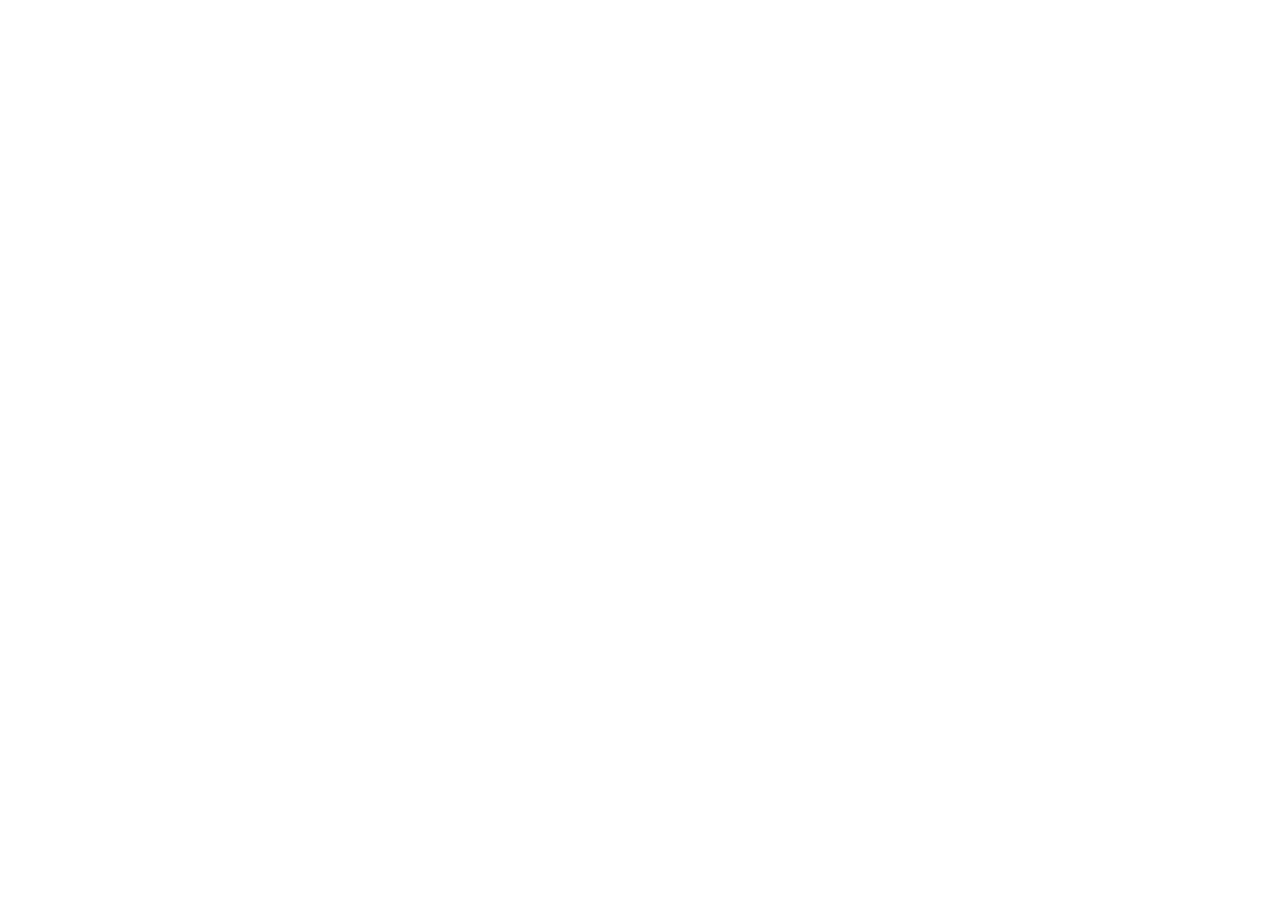
==== atlas/index.html @ 1eac78f4 "Deploy Japanese Word Atlas and Japanese Town static sites. Co-authored-by: Rontu030422 <Rontu030422@" ====
<!doctype html>
<html lang="zh-CN">
  <head>
    <meta charset="UTF-8" />
    <meta name="viewport" content="width=device-width, initial-scale=1, viewport-fit=cover, maximum-scale=1" />
    <meta name="theme-color" content="#0D1120" />
    <meta name="apple-mobile-web-app-capable" content="yes" />
    <meta name="apple-mobile-web-app-status-bar-style" content="black-translucent" />
    <meta name="apple-mobile-web-app-title" content="日语词光" />
    <meta name="mobile-web-app-capable" content="yes" />
    <title>日语词光 · 一词一星，点亮日语</title>
    <meta name="description" content="面向中文学习者的 JLPT N5 日语词汇图鉴。假名、中文释义、例句、词汇星图与 FSRS 复习。本地优先，无需注册。" />
    <link rel="manifest" href="./manifest.webmanifest" />
    <link rel="apple-touch-icon" href="./apple-touch-icon.png" />
    <link rel="icon" type="image/png" sizes="192x192" href="./icon-192.png" />
    <link rel="icon" href="data:image/svg+xml,%3Csvg xmlns='http://www.w3.org/2000/svg' viewBox='0 0 64 64'%3E%3Crect width='64' height='64' rx='14' fill='%230D1120'/%3E%3Ctext x='32' y='42' text-anchor='middle' font-size='32' fill='%23E8B65A'%3E光%3C/text%3E%3C/svg%3E" />
    <script>
      (function () {
        var t = "dark";
        try {
          var s = JSON.parse(localStorage.getItem("jp-word-atlas:settings") || "{}");
          if (s.theme) t = s.theme;
        } catch (e) {}
        if (t !== "system") document.documentElement.setAttribute("data-theme", t);
      })();
    </script>
    <script type="module" crossorigin src="/Jp-learn/atlas/assets/index-uitfI-3k.js"></script>
    <link rel="stylesheet" crossorigin href="/Jp-learn/atlas/assets/index-DmWXXBXO.css">
  </head>
  <body>
    <div id="root"></div>
  </body>
</html>
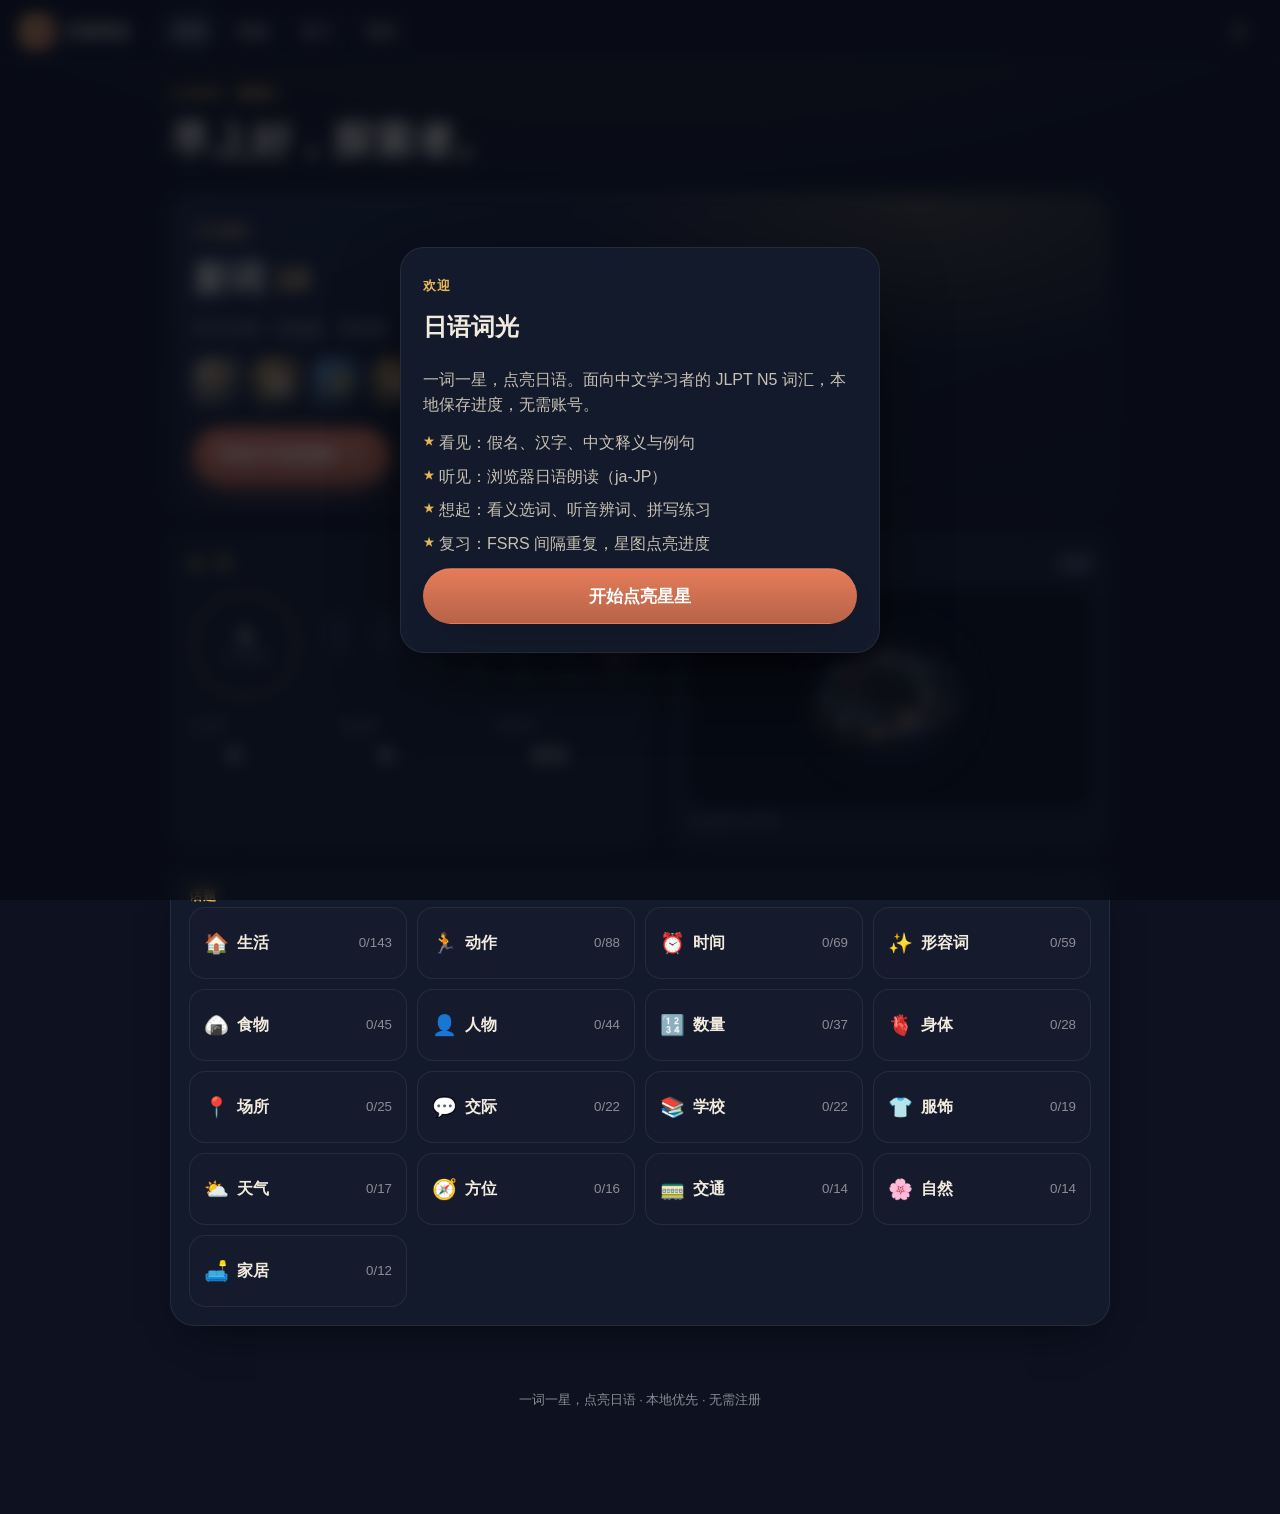
==== commit ba3e3fce: "Use relative asset paths for portable hosting. Co-authored-by: Rontu030422 <Rontu030422@users.norepl" ====
--- a/atlas/index.html
+++ b/atlas/index.html
@@ -24,8 +24,8 @@
         if (t !== "system") document.documentElement.setAttribute("data-theme", t);
       })();
     </script>
-    <script type="module" crossorigin src="/Jp-learn/atlas/assets/index-uitfI-3k.js"></script>
-    <link rel="stylesheet" crossorigin href="/Jp-learn/atlas/assets/index-DmWXXBXO.css">
+    <script type="module" crossorigin src="./assets/index-CXu0dN6U.js"></script>
+    <link rel="stylesheet" crossorigin href="./assets/index-DmWXXBXO.css">
   </head>
   <body>
     <div id="root"></div>
--- a/atlas/assets/index-DmWXXBXO.css
+++ b/atlas/assets/index-DmWXXBXO.css
@@ -0,0 +1 @@
+:root{--paper:#f6f1e7;--paper-2:#eee7d9;--paper-3:#e4dac8;--card:#fffdf8;--card-2:#faf5ec;--ink:#1a2035;--ink-2:#434b65;--ink-3:#7a7d8a;--ink-4:#aba79f;--line:#1a20351a;--line-strong:#1a203526;--terra:#c4573a;--terra-ink:#a8432a;--terra-soft:#f5ddd1;--ochre:#cb922c;--ochre-soft:#f7e7c4;--sage:#6a8c63;--sky:#5f88a8;--glow:#ffc86e42;--mark:#d39a2f52;--shadow:0 1px 0 #ffffffb3 inset, 0 18px 40px -24px #1e264047;--shadow-lg:0 30px 80px -30px #141a2e73;--serif:"Songti SC", "STSong", "Noto Serif SC", "Source Han Serif SC", Georgia, serif;--sans:-apple-system, BlinkMacSystemFont, "PingFang SC", "Hiragino Sans GB", "Segoe UI", "Microsoft YaHei", "Noto Sans SC", Roboto, sans-serif;--r-sm:10px;--r:16px;--r-lg:24px;--ease:cubic-bezier(.2, .8, .2, 1);--top:64px;--tab:72px;--gutter:20px;--lightningcss-light:initial;--lightningcss-dark: ;color-scheme:light}@media (prefers-color-scheme:dark){:root:not([data-theme=light]){--lightningcss-light: ;--lightningcss-dark:initial;--lightningcss-light: ;--lightningcss-dark:initial;color-scheme:dark;--paper:#0d1120;--paper-2:#151b2d;--paper-3:#1e263b;--card:#131a2b;--card-2:#19213a;--ink:#f2ebdd;--ink-2:#c8c1b3;--ink-3:#8d8c94;--ink-4:#5f6372;--line:#f2ebdd14;--line-strong:#f2ebdd24;--terra:#e57c5a;--terra-ink:#f29a7b;--terra-soft:#e57c5a29;--ochre:#e8b65a;--ochre-soft:#e8b65a26;--sage:#97b88e;--sky:#8fb2cc;--glow:#e8b65a24;--mark:#e8b65a47;--shadow:0 1px 0 #ffffff0a inset, 0 20px 40px -24px #000000b3;--shadow-lg:0 30px 80px -20px #000000bf}}:root[data-theme=dark]{--paper:#0d1120;--paper-2:#151b2d;--paper-3:#1e263b;--card:#131a2b;--card-2:#19213a;--ink:#f2ebdd;--ink-2:#c8c1b3;--ink-3:#8d8c94;--ink-4:#5f6372;--line:#f2ebdd14;--line-strong:#f2ebdd24;--terra:#e57c5a;--terra-ink:#f29a7b;--terra-soft:#e57c5a29;--ochre:#e8b65a;--ochre-soft:#e8b65a26;--sage:#97b88e;--sky:#8fb2cc;--glow:#e8b65a24;--mark:#e8b65a47;--shadow:0 1px 0 #ffffff0a inset, 0 20px 40px -24px #000000b3;--shadow-lg:0 30px 80px -20px #000000bf;--lightningcss-light: ;--lightningcss-dark:initial;color-scheme:dark}*,:before,:after{box-sizing:border-box}html{-webkit-text-size-adjust:100%}html.is-locked{overflow:hidden}body{background:radial-gradient(1200px 560px at 50% -220px, var(--glow), transparent 72%) no-repeat, var(--paper);min-height:100dvh;color:var(--ink);font:400 16px/1.6 var(--sans);-webkit-font-smoothing:antialiased;margin:0}#root{z-index:1;position:relative}button,input,select,textarea{font:inherit;color:inherit}button{cursor:pointer;-webkit-tap-highlight-color:transparent;background:0 0;border:0;padding:0}button:disabled{cursor:default;opacity:.45}a{color:inherit;text-decoration:none}:focus-visible{outline:2px solid var(--terra);outline-offset:3px;border-radius:8px}::selection{background:var(--mark)}h1,h2,h3,p{margin:0}ul,ol,dl{margin:0;padding:0;list-style:none}.app{min-height:100dvh;padding-bottom:calc(var(--tab) + env(safe-area-inset-bottom))}.app.is-focus{padding-bottom:0}.topbar{z-index:40;height:var(--top);padding:0 var(--gutter);-webkit-backdrop-filter:blur(14px);backdrop-filter:blur(14px);background:color-mix(in srgb, var(--paper) 82%, transparent);border-bottom:1px solid var(--line);align-items:center;gap:16px;display:flex;position:sticky;top:0}.topbar-logo{align-items:center;gap:10px;font-weight:700;display:flex}.logo-mark{background:linear-gradient(145deg, var(--ochre), var(--terra));color:#1a2035;width:34px;height:34px;font-family:var(--serif);border-radius:10px;place-items:center;display:grid}.logo-text{letter-spacing:.04em}.topnav{gap:4px;margin-left:12px;display:none}.topnav a{color:var(--ink-3);border-radius:999px;padding:8px 14px;font-weight:600}.topnav a.is-on{background:var(--paper-3);color:var(--ink)}.topbar-tools{gap:8px;margin-left:auto;display:flex}.main{width:min(980px,100%);padding:20px var(--gutter) 40px;margin:0 auto}.footer{text-align:center;color:var(--ink-3);padding:24px;font-size:13px;display:none}.tabbar{z-index:40;height:calc(var(--tab) + env(safe-area-inset-bottom));padding:8px 12px env(safe-area-inset-bottom);background:color-mix(in srgb, var(--paper) 90%, transparent);-webkit-backdrop-filter:blur(16px);backdrop-filter:blur(16px);border-top:1px solid var(--line);grid-template-columns:repeat(4,1fr);display:grid;position:fixed;bottom:0;left:0;right:0}.tabbar a{color:var(--ink-3);border-radius:14px;flex-direction:column;justify-content:center;align-items:center;gap:2px;min-height:52px;font-size:12px;font-weight:600;display:flex}.tabbar a.is-on{color:var(--terra-ink);background:var(--terra-soft)}.page{gap:20px;display:grid}.greet .eyebrow,.eyebrow{color:var(--ochre);letter-spacing:.08em;text-transform:none;font-size:13px;font-weight:700}.display{font-family:var(--serif);letter-spacing:.02em;margin-top:4px;font-size:clamp(28px,6vw,40px);font-weight:600}.lede{color:var(--ink-2);max-width:36em;margin-top:8px}.muted{color:var(--ink-3);font-size:14px}.center{text-align:center}.btn{border:1px solid var(--line-strong);background:var(--card);min-height:48px;box-shadow:var(--shadow);border-radius:999px;justify-content:center;align-items:center;gap:8px;padding:0 18px;font-weight:700;display:inline-flex}.btn-primary{background:linear-gradient(180deg, var(--terra), color-mix(in srgb, var(--terra) 80%, #000));color:#fff;border-color:#0000}.btn-xl{min-height:56px;padding:0 24px;font-size:17px}.btn-glass{background:color-mix(in srgb, var(--card) 70%, transparent)}.btn.danger{color:#e57373}.icon-btn{width:44px;height:44px;color:var(--ink-2);background:0 0;border-radius:12px;place-items:center;display:grid}.icon-btn.is-on{color:var(--ochre);background:var(--ochre-soft)}.link{color:var(--sky);background:0 0;border:0;font-weight:600}.panel{background:var(--card);border:1px solid var(--line);border-radius:var(--r-lg);box-shadow:var(--shadow);padding:18px}.panel-head{justify-content:space-between;align-items:center;margin-bottom:12px;display:flex}.journey{color:#f2ebdd;background:radial-gradient(600px 280px at 80% 0,#e8b65a38,#0000 60%),linear-gradient(160deg,#1a2440,#12182a 55%,#0d1120);border:1px solid #ffffff0f;border-radius:28px;padding:28px 22px;position:relative;overflow:hidden}.journey .eyebrow-light{color:#e8b65a}.journey h2{font-family:var(--serif);margin:8px 0;font-size:clamp(26px,5vw,36px)}.journey h2 b{color:#ffd27a}.journey-lede{color:#f2ebddbf}.journey-actions{flex-wrap:wrap;gap:10px;margin-top:18px;display:flex}.journey .btn-primary{box-shadow:0 10px 30px -12px #e57c5acc}.journey .btn-glass{color:#f2ebdd;background:#ffffff14;border-color:#ffffff1f}.teaser{color:#f2ebddb3;flex-wrap:wrap;align-items:center;gap:8px;margin-top:16px;font-size:13px;display:flex}.teaser-item{border-radius:14px;width:52px;height:52px;overflow:hidden}.today-grid{gap:16px;display:grid}.streak{color:var(--ink-3);align-items:center;gap:6px;font-weight:700;display:inline-flex}.streak.is-on{color:var(--terra)}.streak-body{align-items:center;gap:18px;display:flex}.week{flex:1;justify-content:space-between;gap:8px;display:flex}.week li{color:var(--ink-3);flex:1;justify-items:center;gap:6px;font-size:12px;display:grid}.week span{background:linear-gradient(180deg, transparent calc(100% - var(--h,0) * 100%), var(--ochre));background-color:var(--paper-3);border-radius:999px;width:100%;max-width:28px;height:48px;display:block}.week .is-on small{color:var(--ink);font-weight:700}.week .is-today span{outline:2px solid var(--terra);outline-offset:2px}.mini-stats{grid-template-columns:repeat(3,1fr);gap:10px;margin-top:16px;display:grid}.mini-stats dt{color:var(--ink-3);font-size:12px}.mini-stats dd{font-size:22px;font-weight:700;font-family:var(--serif)}.ring{color:var(--terra);position:relative}.ring svg{display:block}.ring-label{text-align:center;color:var(--ink);place-content:center;display:grid;position:absolute;inset:0}.ring-label b{font-size:22px;line-height:1}.ring-label small{color:var(--ink-3);font-size:11px}.topic-grid{grid-template-columns:repeat(2,1fr);gap:10px;display:grid}.topic-grid button,.practice-card{text-align:left;background:var(--paper-2);border:1px solid var(--line);border-radius:16px;width:100%;min-height:72px;padding:14px}.topic-grid button{grid-template-columns:auto 1fr auto;align-items:center;gap:8px;display:grid}.topic-emoji{font-size:20px}.topic-name{font-weight:700}.topic-grid small{color:var(--ink-3)}.galaxy{background:#070b16;border-radius:20px;width:100%;height:360px;position:relative;overflow:hidden}.galaxy.mini,.galaxy-mini{height:220px}.galaxy canvas{touch-action:none;cursor:grab;width:100%;height:100%;display:block}.galaxy-tip{pointer-events:none;color:#f2ebdd;text-align:center;background:#131a2beb;border:1px solid #ffffff1a;border-radius:12px;gap:2px;min-width:120px;padding:8px 10px;font-size:13px;display:grid;position:absolute;transform:translate(-50%,-120%)}.galaxy-tip b{font-size:16px}.atlas-galaxy .galaxy{height:min(70vh,560px)}.word-art{background:linear-gradient(145deg, color-mix(in srgb, var(--art) 35%, #151b2d), #12182a);border-radius:16px;place-items:center;width:100%;height:100%;min-height:52px;display:grid;position:relative;overflow:hidden}.word-art.is-large{border-radius:24px;min-height:180px}.word-art-glow{background:radial-gradient(circle at 30% 30%, color-mix(in srgb, var(--art) 55%, transparent), transparent 60%);position:absolute;inset:-20%}.word-art-emoji{filter:drop-shadow(0 6px 12px #00000059);font-size:28px;position:relative}.word-art.is-large .word-art-emoji{font-size:56px}.word-art-kana{opacity:.35;color:#fff;font-size:11px;font-family:var(--serif);position:absolute;bottom:4px;right:8px}.word-art.is-large .word-art-kana{font-size:18px;bottom:10px;right:14px}.chip{background:var(--paper-2);color:var(--ink-2);border-radius:999px;align-items:center;gap:4px;padding:4px 10px;font-size:12px;font-weight:700;display:inline-flex}.chip-level{background:var(--ochre-soft);color:var(--ochre)}.chip-status.is-done{background:var(--sage);color:#0d1120}.entry{gap:16px;display:grid}.entry-head{justify-content:space-between;align-items:flex-start;gap:8px;display:flex}.entry-tags{flex-wrap:wrap;gap:6px;display:flex}.specimen{color:var(--ink-4);letter-spacing:.08em;font-size:12px}.headword{font-family:var(--serif);font-size:clamp(34px,8vw,48px);line-height:1.15}.reading-row{flex-wrap:wrap;align-items:center;gap:10px;margin:8px 0 12px;display:flex}.reading{color:var(--ink-2);font-size:18px}.romaji{color:var(--ink-3);font-size:14px}.senses{gap:8px;display:grid}.senses li{align-items:baseline;gap:10px;font-size:17px;display:flex}.senses em{color:var(--ochre);min-width:2.5em;font-size:12px;font-style:normal;font-weight:700}.examples{gap:12px;margin-top:16px;display:grid}.example{background:var(--paper-2);border:1px solid var(--line);border-radius:14px;padding:12px 14px}.example-jp{flex-wrap:wrap;align-items:center;gap:8px;font-size:17px;display:flex}.example figcaption{color:var(--ink-3);margin-top:4px;font-size:14px}.srs-meta{color:var(--ink-3);margin-top:12px;font-size:13px}.sense-big{font-size:24px;font-weight:700}.speak-btn{background:var(--paper-2);border:1px solid var(--line);min-height:40px;color:var(--ink-2);border-radius:999px;align-items:center;gap:6px;padding:0 12px;font-weight:600;display:inline-flex}.speak-inline{min-height:32px;padding:0 8px}.sheet-root{z-index:60;align-items:end;display:grid;position:fixed;inset:0}.sheet-backdrop{background:#00000073;border:0;position:absolute;inset:0}.sheet{background:var(--card);max-height:min(92dvh,900px);box-shadow:var(--shadow-lg);border-radius:24px 24px 0 0;width:min(720px,100%);margin:0 auto;padding:20px 18px 28px;position:relative;overflow:auto}.sheet-close{position:absolute;top:12px;right:12px}.sheet-nav{color:var(--ink-3);justify-content:space-between;align-items:center;margin-top:16px;display:flex}.onboard{z-index:70;-webkit-backdrop-filter:blur(8px);backdrop-filter:blur(8px);background:#080a12b8;place-items:center;padding:20px;display:grid;position:fixed;inset:0}.onboard-card{background:var(--card);border:1px solid var(--line);width:min(480px,100%);box-shadow:var(--shadow-lg);border-radius:24px;gap:12px;padding:28px 22px;display:grid}.onboard-card ul{color:var(--ink-2);gap:8px;display:grid}.onboard-card li{padding-left:1em;position:relative}.onboard-card li:before{content:"★";color:var(--ochre);font-size:12px;position:absolute;top:2px;left:0}.learn{grid-template-rows:auto 1fr;min-height:100dvh;display:grid}.learn-top{padding:12px var(--gutter);background:color-mix(in srgb, var(--paper) 88%, transparent);-webkit-backdrop-filter:blur(10px);backdrop-filter:blur(10px);z-index:5;align-items:center;gap:12px;display:flex;position:sticky;top:0}.learn-progress{background:var(--paper-3);border-radius:999px;flex:1;height:8px;overflow:hidden}.learn-progress span{background:linear-gradient(90deg, var(--ochre), var(--terra));height:100%;display:block}.learn-count{color:var(--ink-2);text-align:right;min-width:3.5em;font-weight:700}.learn-count small{color:var(--ink-3);font-weight:500}.learn-stage{padding:12px var(--gutter) 40px;width:min(720px,100%);margin:0 auto}.learn-loading{place-items:center;min-height:100dvh;display:grid}.stage-label{color:var(--ink-3);align-items:center;gap:8px;margin-bottom:16px;font-weight:700;display:flex}.dot{background:var(--ink-4);border-radius:50%;width:8px;height:8px}.dot-new{background:var(--ochre)}.dot-review{background:var(--sky)}.dot-retry{background:var(--terra)}.learn-actions{justify-content:center;margin-top:24px;display:flex}.spinner{border:3px solid var(--line-strong);border-top-color:var(--ochre);border-radius:50%;width:28px;height:28px;animation:.8s linear infinite spin}@keyframes spin{to{transform:rotate(360deg)}}.quiz{gap:18px;display:grid}.prompt{text-align:center;justify-items:center;gap:12px;display:grid}.prompt-word .word-art{width:min(240px,70vw)}.listen-orb{color:#f2ebdd;background:radial-gradient(circle at 30% 30%,#e8b65a59,#1e2846e6);border:1px solid #ffffff14;border-radius:50%;place-items:center;width:120px;height:120px;display:grid;box-shadow:0 20px 50px -24px #000000b3}.options{gap:10px;display:grid}.option{text-align:left;background:var(--card);border:1px solid var(--line);width:100%;min-height:56px;box-shadow:var(--shadow);border-radius:16px;align-items:center;gap:12px;padding:12px 14px;font-size:17px;font-weight:600;display:flex}.option kbd{background:var(--paper-2);width:28px;height:28px;color:var(--ink-3);border:1px solid var(--line);border-radius:8px;place-items:center;font-size:13px;display:grid}.option.is-answer{border-color:var(--sage);background:color-mix(in srgb, var(--sage) 18%, var(--card))}.option.is-chosen{border-color:var(--terra);background:var(--terra-soft)}.option.is-dim{opacity:.45}.option-mark{margin-left:auto}.feedback{background:var(--card);border:1px solid var(--line);box-shadow:var(--shadow-lg);text-align:center;border-radius:20px;justify-items:center;gap:12px;margin-top:8px;padding:16px;display:grid;position:sticky;bottom:12px}.feedback.is-right{border-color:color-mix(in srgb, var(--sage) 50%, var(--line))}.feedback.is-wrong{border-color:color-mix(in srgb, var(--terra) 50%, var(--line))}.feedback h3{font-family:var(--serif);font-size:28px}.spell-form{gap:12px;width:min(420px,100%);margin:0 auto;display:grid}.spell-form input,.search-field input,.settings select,.settings input[type=range]{background:var(--paper-2);border:1px solid var(--line-strong);width:100%;min-height:52px;color:var(--ink);border-radius:14px;padding:0 14px}.spell-actions{flex-wrap:wrap;justify-content:center;gap:10px;display:flex}.spell-hint{color:var(--ochre);letter-spacing:.2em;font-weight:700}.summary{text-align:center;justify-items:center;gap:18px;width:min(560px,100%);margin:0 auto;padding:40px 16px;display:grid}.summary .galaxy{width:100%}.practice-grid{gap:12px;display:grid}.practice-card h3{margin-bottom:4px;font-size:18px}.practice-card p{color:var(--ink-3);font-size:14px}.drill{justify-items:start;gap:12px;display:grid}.drill-msg{color:var(--ochre);font-weight:700}.atlas-toolbar{gap:12px;display:grid}.search-field{background:var(--card);border:1px solid var(--line);border-radius:16px;align-items:center;gap:8px;min-height:52px;padding:0 12px;display:flex}.search-field input{background:0 0;border:0;outline:none;min-height:48px;padding:0}.seg{background:var(--paper-2);border-radius:999px;gap:4px;width:fit-content;padding:4px;display:inline-flex}.seg button{min-height:40px;color:var(--ink-3);border-radius:999px;padding:0 16px;font-weight:700}.seg button.is-on{background:var(--card);color:var(--ink);box-shadow:var(--shadow)}.topic-chips{gap:8px;padding-bottom:4px;display:flex;overflow-x:auto}.topic-chips button{background:var(--paper-2);border:1px solid var(--line);min-height:40px;color:var(--ink-2);border-radius:999px;flex:none;padding:0 14px;font-weight:600}.topic-chips button.is-on{background:var(--terra-soft);color:var(--terra-ink);border-color:#0000}.word-list{gap:8px;display:grid}.word-row{background:var(--card);border:1px solid var(--line);text-align:left;border-radius:16px;grid-template-columns:56px 1fr auto;align-items:center;gap:12px;width:100%;padding:10px;display:grid}.word-row b{font-size:20px;font-family:var(--serif);display:block}.word-row .reading{color:var(--ink-2);margin-right:8px}.word-row small{color:var(--ink-3);display:block}.word-row.is-lit{box-shadow:inset 0 0 0 1px color-mix(in srgb, var(--ochre) 40%, transparent)}.settings{gap:14px;display:grid}.setting-row{grid-template-columns:1fr auto;align-items:center;gap:10px;display:grid}.setting-row span{font-weight:600}.setting-row input[type=checkbox]{width:22px;height:22px}.setting-row input[type=range]{grid-column:1/-1;min-height:28px}.setting-row b{color:var(--ochre)}@media (width>=840px){.topnav{display:flex}.tabbar{display:none}.app{padding-bottom:0}.footer{display:block}.today-grid{grid-template-columns:1.1fr 1fr}.topics-panel{grid-column:1/-1}.topic-grid{grid-template-columns:repeat(4,1fr)}.practice-grid{grid-template-columns:repeat(2,1fr)}.sheet{border-radius:24px;margin-bottom:24px}.sheet-root{align-items:center;padding:24px}.atlas-toolbar{grid-template-columns:1fr auto;align-items:center}}@media (width<=480px){body{font-size:17px}.btn,.option,.word-row,.practice-card,.topic-grid button{min-height:56px}.headword{font-size:40px}}html,body{max-width:100%;overflow-x:hidden}body{padding-top:env(safe-area-inset-top);padding-left:env(safe-area-inset-left);padding-right:env(safe-area-inset-right)}.topbar{padding-top:env(safe-area-inset-top);height:calc(var(--top) + env(safe-area-inset-top));padding-left:max(var(--gutter), env(safe-area-inset-left));padding-right:max(var(--gutter), env(safe-area-inset-right))}.tabbar{padding-left:max(12px, env(safe-area-inset-left));padding-right:max(12px, env(safe-area-inset-right));padding-bottom:max(8px, env(safe-area-inset-bottom));height:auto;min-height:calc(var(--tab) + env(safe-area-inset-bottom))}.tabbar a,.seg button,.topic-chips button,.chip,.icon-btn{min-width:44px;min-height:44px}.main{padding-left:max(var(--gutter), env(safe-area-inset-left));padding-right:max(var(--gutter), env(safe-area-inset-right))}.topic-chips{-webkit-overflow-scrolling:touch;scrollbar-width:none}.topic-chips::-webkit-scrollbar{display:none}@supports (padding:max(0px)){.app{padding-bottom:calc(var(--tab) + max(env(safe-area-inset-bottom), 8px))}.app.is-focus{padding-bottom:env(safe-area-inset-bottom)}}
